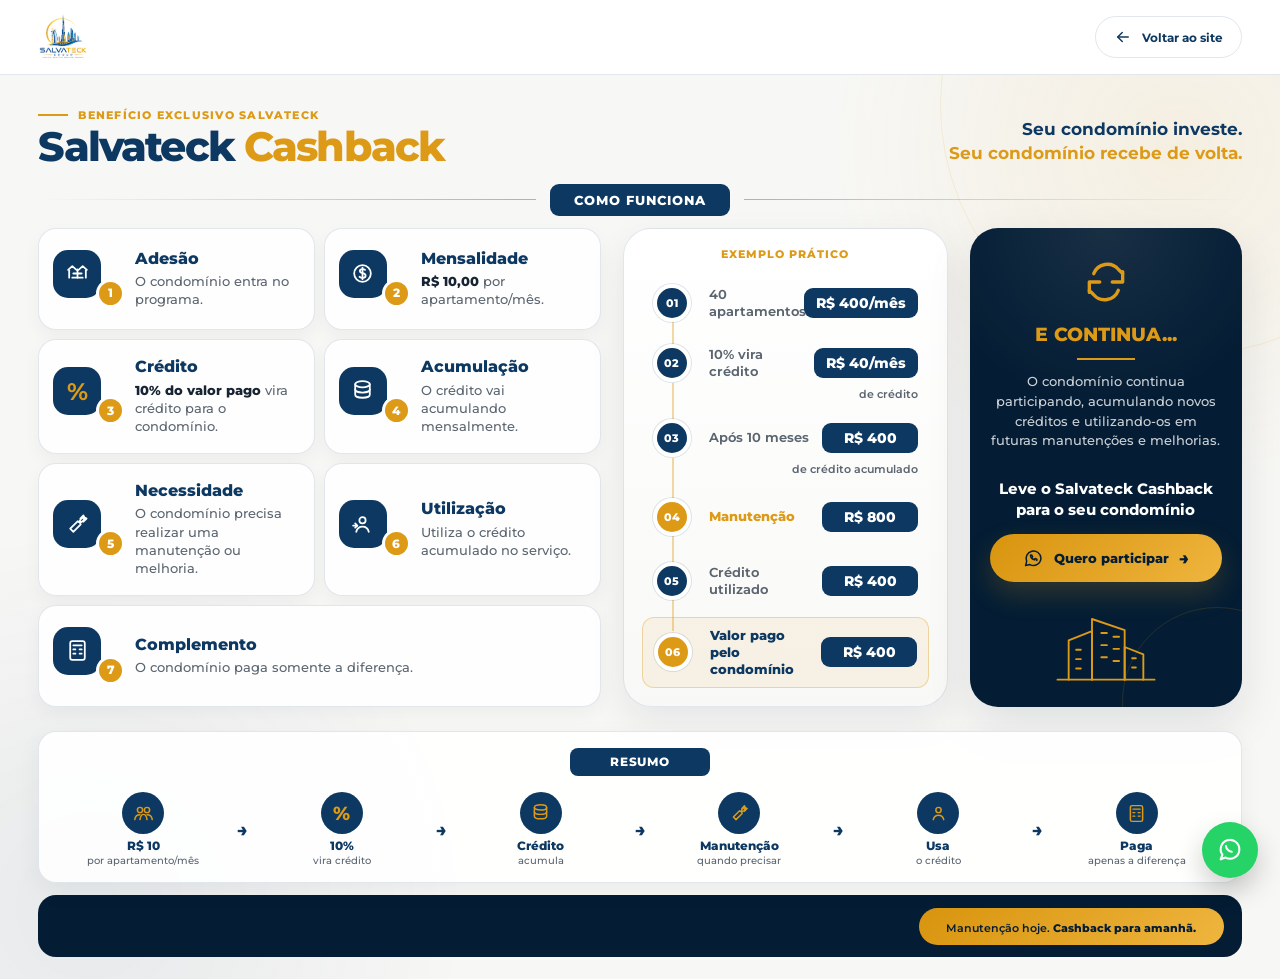
==== cashback.html @ d2922384 "feat: adiciona pagina Salvateck Cashback" ====
<!DOCTYPE html>
<html lang="pt-BR">

<head>
  <!-- Google tag (gtag.js) -->
  <script async src="https://www.googletagmanager.com/gtag/js?id=G-5KNRWK5TKQ"></script>

  <script>
    window.dataLayer = window.dataLayer || [];

    function gtag() {
      dataLayer.push(arguments);
    }

    gtag("js", new Date());
    gtag("config", "G-5KNRWK5TKQ");
  </script>

  <meta charset="UTF-8" />

  <meta name="viewport" content="width=device-width, initial-scale=1.0" />

  <meta name="description" content="Conheça o Salvateck Cashback, programa em que o condomínio acumula créditos para utilizar em futuras manutenções e melhorias." />

  <meta name="theme-color" content="#0D3861" />

  <title>
    Salvateck Cashback | Manutenção que gera benefícios
  </title>

  <link rel="preconnect" href="https://fonts.googleapis.com" />

  <link rel="preconnect" href="https://fonts.gstatic.com" crossorigin />

  <link href="https://fonts.googleapis.com/css2?family=Montserrat:wght@400;500;600;700;800&display=swap" rel="stylesheet" />

  <link rel="icon" type="image/png" href="assets/logo.salvateck.png" />

  <link rel="stylesheet" href="css/cashback.css" />
</head>

<body>

  <!-- =====================================================
       CABEÇALHO
  ====================================================== -->

  <header class="cashback-header">

    <div class="cashback-header__container">

      <a href="index.html" class="cashback-brand" aria-label="Voltar para a página inicial da Salvateck">

        <img src="assets/logo.salvateck.png" alt="Salvateck Group" />

      </a>

      <a href="index.html" class="cashback-back">

        <svg viewBox="0 0 24 24" aria-hidden="true">
          <path d="M19 12H5"></path>
          <path d="m11 18-6-6 6-6"></path>
        </svg>

        <span>
          Voltar ao site
        </span>

      </a>

    </div>

  </header>

  <!-- =====================================================
       SALVATECK CASHBACK
  ====================================================== -->

  <main class="cashback">

    <div class="cashback__container">

      <!-- =================================================
           INTRODUÇÃO
      ================================================== -->

      <header class="cashback-intro">

        <div class="cashback-intro__title">

          <span class="cashback-eyebrow">
            Benefício exclusivo Salvateck
          </span>

          <h1>
            Salvateck
            <span>
              Cashback
            </span>
          </h1>

        </div>

        <div class="cashback-intro__message">

          <strong>
            Seu condomínio investe.
          </strong>

          <span>
            Seu condomínio recebe de volta.
          </span>

        </div>

      </header>

      <div class="cashback-cta cashback-cta--mobile">

        <strong>
          Leve o Salvateck Cashback para o seu condomínio
        </strong>

        <a href="https://wa.me/554499343808?text=Olá%2C%20gostaria%20de%20saber%20mais%20sobre%20o%20Salvateck%20Cashback." class="cashback-cta__button" target="_blank" rel="noopener noreferrer" data-cashback-whatsapp>

          <svg viewBox="0 0 24 24" aria-hidden="true">
            <path d="M20.5 11.5a8.5 8.5 0 0 1-12.6 7.4L3 20l1.2-4.7A8.5 8.5 0 1 1 20.5 11.5Z"></path>
            <path d="M8.5 8.5c.5 3 2 4.5 5 5"></path>
            <path d="M8.7 8.3 10 8l1 2-1 1"></path>
            <path d="m13 13 1-1 2 1-.3 1.3"></path>
          </svg>

          <span>
            Quero participar
          </span>

          <span class="cashback-cta__arrow">
            →
          </span>

        </a>

      </div>

      <!-- =================================================
           COMO FUNCIONA
      ================================================== -->

      <section class="cashback-process" aria-labelledby="cashback-process-title">

        <div class="cashback-section-title">

          <span></span>

          <h2 id="cashback-process-title">
            Como funciona
          </h2>

          <span></span>

        </div>

        <div class="cashback-process__grid">

          <!-- =============================================
               TIMELINE
          ============================================== -->

          <div class="cashback-timeline">

            <!-- 01 -->

            <article class="cashback-step">

              <div class="cashback-step__rail">

                <span class="cashback-step__icon">

                  <svg viewBox="0 0 24 24" aria-hidden="true">
                    <path d="M8 12h8"></path>
                    <path d="M12 8v8"></path>
                    <path d="M3 8.5 7 5l4 3.5"></path>
                    <path d="M13 8.5 17 5l4 3.5"></path>
                    <path d="M4 9v7"></path>
                    <path d="M20 9v7"></path>
                    <path d="M7 16h10"></path>
                  </svg>

                </span>

                <span class="cashback-step__number">
                  1
                </span>

              </div>

              <div class="cashback-step__content">

                <h3>
                  Adesão
                </h3>

                <p>
                  O condomínio entra no programa.
                </p>

              </div>

            </article>

            <!-- 02 -->

            <article class="cashback-step">

              <div class="cashback-step__rail">

                <span class="cashback-step__icon">

                  <svg viewBox="0 0 24 24" aria-hidden="true">
                    <circle cx="12" cy="12" r="8"></circle>

                    <path d="M14.5 8.5c-.6-.5-1.4-.8-2.5-.8-1.5 0-2.5.8-2.5 1.9 0 1.2 1 1.7 2.7 2.1 1.7.4 2.8 1 2.8 2.3 0 1.3-1.2 2.2-2.8 2.2-1.2 0-2.3-.4-3.1-1.1"></path>

                    <path d="M12 6.4v11.2"></path>
                  </svg>

                </span>

                <span class="cashback-step__number">
                  2
                </span>

              </div>

              <div class="cashback-step__content">

                <h3>
                  Mensalidade
                </h3>

                <p>
                  <strong>
                    R$ 10,00
                  </strong>
                  por apartamento/mês.
                </p>

              </div>

            </article>

            <!-- 03 -->

            <article class="cashback-step">

              <div class="cashback-step__rail">

                <span class="cashback-step__icon cashback-step__icon--text">
                  %
                </span>

                <span class="cashback-step__number">
                  3
                </span>

              </div>

              <div class="cashback-step__content">

                <h3>
                  Crédito
                </h3>

                <p>
                  <strong>
                    10% do valor pago
                  </strong>
                  vira crédito para o condomínio.
                </p>

              </div>

            </article>

            <!-- 04 -->

            <article class="cashback-step">

              <div class="cashback-step__rail">

                <span class="cashback-step__icon">

                  <svg viewBox="0 0 24 24" aria-hidden="true">
                    <ellipse cx="12" cy="5" rx="7" ry="3"></ellipse>

                    <path d="M5 5v5c0 1.7 3.1 3 7 3s7-1.3 7-3V5"></path>

                    <path d="M5 10v5c0 1.7 3.1 3 7 3s7-1.3 7-3v-5"></path>
                  </svg>

                </span>

                <span class="cashback-step__number">
                  4
                </span>

              </div>

              <div class="cashback-step__content">

                <h3>
                  Acumulação
                </h3>

                <p>
                  O crédito vai acumulando mensalmente.
                </p>

              </div>

            </article>

            <!-- 05 -->

            <article class="cashback-step">

              <div class="cashback-step__rail">

                <span class="cashback-step__icon">

                  <svg viewBox="0 0 24 24" aria-hidden="true">
                    <path d="m14.7 6.3 3-3a4 4 0 0 1-5.6 5.6L5 16l3 3 7.1-7.1a4 4 0 0 1 5.6-5.6l-3 3"></path>
                  </svg>

                </span>

                <span class="cashback-step__number">
                  5
                </span>

              </div>

              <div class="cashback-step__content">

                <h3>
                  Necessidade
                </h3>

                <p>
                  O condomínio precisa realizar uma manutenção ou melhoria.
                </p>

              </div>

            </article>

            <!-- 06 -->

            <article class="cashback-step">

              <div class="cashback-step__rail">

                <span class="cashback-step__icon">

                  <svg viewBox="0 0 24 24" aria-hidden="true">
                    <circle cx="12" cy="8" r="3"></circle>

                    <path d="M6 19c.8-3.4 2.8-5 6-5s5.2 1.6 6 5"></path>

                    <path d="M3 13h4"></path>
                    <path d="m5 11 2 2-2 2"></path>
                  </svg>

                </span>

                <span class="cashback-step__number">
                  6
                </span>

              </div>

              <div class="cashback-step__content">

                <h3>
                  Utilização
                </h3>

                <p>
                  Utiliza o crédito acumulado no serviço.
                </p>

              </div>

            </article>

            <!-- 07 -->

            <article class="cashback-step cashback-step--last">

              <div class="cashback-step__rail">

                <span class="cashback-step__icon">

                  <svg viewBox="0 0 24 24" aria-hidden="true">
                    <rect x="5" y="3" width="14" height="18" rx="2"></rect>

                    <path d="M8 7h8"></path>
                    <path d="M8 11h2"></path>
                    <path d="M14 11h2"></path>
                    <path d="M8 15h2"></path>
                    <path d="M14 15h2"></path>
                  </svg>

                </span>

                <span class="cashback-step__number">
                  7
                </span>

              </div>

              <div class="cashback-step__content">

                <h3>
                  Complemento
                </h3>

                <p>
                  O condomínio paga somente a diferença.
                </p>

              </div>

            </article>

          </div>

          <!-- =============================================
               EXEMPLO PRÁTICO
          ============================================== -->

          <div class="cashback-example">

            <span class="cashback-example__eyebrow">
              Exemplo prático
            </span>

            <div class="cashback-example__list">

              <div class="cashback-example__item">

                <span>
                  40 apartamentos
                </span>

                <strong>
                  R$ 400/mês
                </strong>

              </div>

              <span class="cashback-example__arrow">
                ↓
              </span>

              <div class="cashback-example__item">

                <span>
                  10% vira crédito
                </span>

                <strong>
                  R$ 40/mês
                </strong>

                <small>
                  de crédito
                </small>

              </div>

              <span class="cashback-example__arrow">
                ↓
              </span>

              <div class="cashback-example__item">

                <span>
                  Após 10 meses
                </span>

                <strong>
                  R$ 400
                </strong>

                <small>
                  de crédito acumulado
                </small>

              </div>

              <span class="cashback-example__arrow">
                ↓
              </span>

              <div class="cashback-example__item cashback-example__item--service">

                <span>
                  Manutenção
                </span>

                <strong>
                  R$ 800
                </strong>

              </div>

              <span class="cashback-example__arrow">
                ↓
              </span>

              <div class="cashback-example__item">

                <span>
                  Crédito utilizado
                </span>

                <strong>
                  R$ 400
                </strong>

              </div>

              <span class="cashback-example__arrow">
                ↓
              </span>

              <div class="cashback-example__item cashback-example__item--result">

                <span>
                  Valor pago pelo condomínio
                </span>

                <strong>
                  R$ 400
                </strong>

              </div>

            </div>

          </div>

          <!-- =============================================
               CICLO
          ============================================== -->

          <aside class="cashback-cycle">

            <span class="cashback-cycle__icon">

              <svg viewBox="0 0 24 24" aria-hidden="true">
                <path d="M20 7v5h-5"></path>

                <path d="M4 17v-5h5"></path>

                <path d="M6.1 8A7 7 0 0 1 18 6l2 2"></path>

                <path d="M17.9 16A7 7 0 0 1 6 18l-2-2"></path>
              </svg>

            </span>

            <h3>
              E continua...
            </h3>

            <span class="cashback-cycle__divider"></span>

            <p>
              O condomínio continua participando, acumulando novos créditos e
              utilizando-os em futuras manutenções e melhorias.
            </p>

            <div class="cashback-cta cashback-cta--desktop">

              <strong>
                Leve o Salvateck Cashback para o seu condomínio
              </strong>

              <a href="https://wa.me/554499343808?text=Olá%2C%20gostaria%20de%20saber%20mais%20sobre%20o%20Salvateck%20Cashback." class="cashback-cta__button" target="_blank" rel="noopener noreferrer" data-cashback-whatsapp>

                <svg viewBox="0 0 24 24" aria-hidden="true">
                  <path d="M20.5 11.5a8.5 8.5 0 0 1-12.6 7.4L3 20l1.2-4.7A8.5 8.5 0 1 1 20.5 11.5Z"></path>
                  <path d="M8.5 8.5c.5 3 2 4.5 5 5"></path>
                  <path d="M8.7 8.3 10 8l1 2-1 1"></path>
                  <path d="m13 13 1-1 2 1-.3 1.3"></path>
                </svg>

                <span>
                  Quero participar
                </span>

                <span class="cashback-cta__arrow">
                  →
                </span>

              </a>

            </div>

            <span class="cashback-cycle__building">

              <svg viewBox="0 0 120 90" aria-hidden="true">
                <path d="M20 80V38l25-10v52"></path>
                <path d="M45 80V15l35 12v53"></path>
                <path d="M80 80V45l20 8v27"></path>
                <path d="M8 80h104"></path>

                <path d="M28 48h5M28 58h5M28 68h5"></path>

                <path d="M55 30h6M68 34h6M55 43h6M68 47h6M55 56h6M68 60h6"></path>

                <path d="M88 57h4M88 67h4"></path>
              </svg>

            </span>

          </aside>

        </div>

      </section>

      <!-- =================================================
           RESUMO
      ================================================== -->

      <section class="cashback-summary" aria-label="Resumo do programa Salvateck Cashback">

        <span class="cashback-summary__label">
          Resumo
        </span>

        <div class="cashback-summary__flow">

          <div class="cashback-summary__item">

            <span class="cashback-summary__icon">

              <svg viewBox="0 0 24 24" aria-hidden="true">
                <circle cx="8" cy="8" r="3"></circle>
                <circle cx="16" cy="8" r="3"></circle>

                <path d="M2 19c.5-3.5 2.4-5.5 6-5.5"></path>
                <path d="M22 19c-.5-3.5-2.4-5.5-6-5.5"></path>

                <path d="M8 19c.6-4.2 2-6 4-6s3.4 1.8 4 6"></path>
              </svg>

            </span>

            <strong>
              R$ 10
            </strong>

            <span>
              por apartamento/mês
            </span>

          </div>

          <span class="cashback-summary__arrow">
            →
          </span>

          <div class="cashback-summary__item">

            <span class="cashback-summary__icon cashback-summary__icon--text">
              %
            </span>

            <strong>
              10%
            </strong>

            <span>
              vira crédito
            </span>

          </div>

          <span class="cashback-summary__arrow">
            →
          </span>

          <div class="cashback-summary__item">

            <span class="cashback-summary__icon">

              <svg viewBox="0 0 24 24" aria-hidden="true">
                <ellipse cx="12" cy="5" rx="7" ry="3"></ellipse>

                <path d="M5 5v5c0 1.7 3.1 3 7 3s7-1.3 7-3V5"></path>

                <path d="M5 10v5c0 1.7 3.1 3 7 3s7-1.3 7-3v-5"></path>
              </svg>

            </span>

            <strong>
              Crédito
            </strong>

            <span>
              acumula
            </span>

          </div>

          <span class="cashback-summary__arrow">
            →
          </span>

          <div class="cashback-summary__item">

            <span class="cashback-summary__icon">

              <svg viewBox="0 0 24 24" aria-hidden="true">
                <path d="m14.7 6.3 3-3a4 4 0 0 1-5.6 5.6L5 16l3 3 7.1-7.1a4 4 0 0 1 5.6-5.6l-3 3"></path>
              </svg>

            </span>

            <strong>
              Manutenção
            </strong>

            <span>
              quando precisar
            </span>

          </div>

          <span class="cashback-summary__arrow">
            →
          </span>

          <div class="cashback-summary__item">

            <span class="cashback-summary__icon">

              <svg viewBox="0 0 24 24" aria-hidden="true">
                <circle cx="12" cy="8" r="3"></circle>
                <path d="M6 19c.8-3.4 2.8-5 6-5s5.2 1.6 6 5"></path>
              </svg>

            </span>

            <strong>
              Usa
            </strong>

            <span>
              o crédito
            </span>

          </div>

          <span class="cashback-summary__arrow">
            →
          </span>

          <div class="cashback-summary__item">

            <span class="cashback-summary__icon">

              <svg viewBox="0 0 24 24" aria-hidden="true">
                <rect x="5" y="3" width="14" height="18" rx="2"></rect>

                <path d="M8 7h8"></path>
                <path d="M8 11h2M14 11h2M8 15h2M14 15h2"></path>
              </svg>

            </span>

            <strong>
              Paga
            </strong>

            <span>
              apenas a diferença
            </span>

          </div>

        </div>

      </section>

      <!-- =================================================
           BENEFÍCIOS
      ================================================== -->

      <footer class="cashback-footer">

        <div class="cashback-benefits">

          <div class="cashback-benefit">

            <span class="cashback-benefit__icon">

              <svg viewBox="0 0 24 24" aria-hidden="true">
                <path d="M12 3 4 7v5c0 5 3.4 8.5 8 9 4.6-.5 8-4 8-9V7l-8-4Z"></path>
                <path d="m9 12 2 2 4-5"></path>
              </svg>

            </span>

            <div>

              <strong>
                Transparência
              </strong>

              <span>
                Mais economia e planejamento.
              </span>

            </div>

          </div>

          <div class="cashback-benefit">

            <span class="cashback-benefit__icon">

              <svg viewBox="0 0 24 24" aria-hidden="true">
                <circle cx="12" cy="9" r="5"></circle>

                <path d="m9 14-2 7 5-3 5 3-2-7"></path>

                <path d="m10 9 1.3 1.3L14 7.5"></path>
              </svg>

            </span>

            <div>

              <strong>
                Qualidade
              </strong>

              <span>
                Manutenções e melhorias com a garantia Salvateck.
              </span>

            </div>

          </div>

          <div class="cashback-benefit">

            <span class="cashback-benefit__icon">

              <svg viewBox="0 0 24 24" aria-hidden="true">
                <path d="M8 12h8"></path>
                <path d="m4 9 4 3-4 3"></path>
                <path d="m20 9-4 3 4 3"></path>
              </svg>

            </span>

            <div>

              <strong>
                Parceria
              </strong>

              <span>
                Juntos, construímos valor para o condomínio.
              </span>

            </div>

          </div>

        </div>

        <div class="cashback-footer__tagline">

          <span>
            Manutenção hoje.
          </span>

          <strong>
            Cashback para amanhã.
          </strong>

        </div>

      </footer>

    </div>

  </main>

  <!-- =====================================================
       WHATSAPP FLUTUANTE
  ====================================================== -->

  <a href="https://wa.me/554499343808?text=Olá%2C%20gostaria%20de%20saber%20mais%20sobre%20o%20Salvateck%20Cashback." class="cashback-whatsapp-float" target="_blank" rel="noopener noreferrer" aria-label="Falar sobre o Salvateck Cashback pelo WhatsApp" data-cashback-whatsapp>

    <svg viewBox="0 0 24 24" aria-hidden="true">
      <path d="M20 11.5a8 8 0 0 1-11.8 7L4 20l1.5-4A8 8 0 1 1 20 11.5Z"></path>
      <path d="M8.5 8.5c.5 3 2 4.5 5 5"></path>
    </svg>

  </a>

  <script src="js/cashback.js"></script>

</body>

</html>
---- css/cashback.css ----
/* =========================================================
   SALVATECK CASHBACK
   Página Institucional
========================================================= */

/* =========================================================
   VARIÁVEIS
========================================================= */

:root {
  --color-primary: #0d3861;
  --color-primary-dark: #082a49;
  --color-primary-deep: #041d34;

  --color-accent: #dd9a17;
  --color-accent-light: #f2bd50;

  --color-background: #f7f7f5;
  --color-surface: #ffffff;
  --color-surface-soft: #f3f4f3;

  --color-text: #172433;
  --color-text-soft: #5b6570;
  --color-border: rgba(13, 56, 97, 0.12);

  --page-width: 1520px;
  --page-padding: clamp(22px, 3vw, 52px);

  --radius-small: 12px;
  --radius-medium: 18px;
  --radius-large: 28px;

  --shadow-soft: 0 14px 36px rgba(4, 29, 52, 0.08);

  --shadow-card: 0 18px 45px rgba(4, 29, 52, 0.1);
}

/* =========================================================
   RESET
========================================================= */

*,
*::before,
*::after {
  box-sizing: border-box;
}

html {
  scroll-behavior: smooth;
}

body {
  margin: 0;

  min-width: 320px;

  overflow-x: hidden;

  font-family: "Montserrat", Arial, sans-serif;

  color: var(--color-text);
  background: var(--color-background);

  -webkit-font-smoothing: antialiased;
  text-rendering: optimizeLegibility;
}

img {
  display: block;

  max-width: 100%;
}

a {
  color: inherit;

  text-decoration: none;
}

button,
input,
textarea,
select {
  font: inherit;
}

svg {
  display: block;
}

/* =========================================================
   CABEÇALHO
========================================================= */

.cashback-header {
  position: relative;
  z-index: 20;

  width: 100%;

  background: rgba(255, 255, 255, 0.96);

  border-bottom: 1px solid var(--color-border);

  backdrop-filter: blur(14px);
}

.cashback-header__container {
  width: min(calc(100% - (var(--page-padding) * 2)), var(--page-width));

  min-height: 68px;

  margin: 0 auto;

  display: flex;
  align-items: center;
  justify-content: space-between;
  gap: 28px;
}

.cashback-brand {
  display: inline-flex;
  align-items: center;

  flex: 0 0 auto;
}

.cashback-brand img {
  width: auto;
  height: 46px;

  object-fit: contain;
}

.cashback-back {
  display: inline-flex;
  align-items: center;
  justify-content: center;
  gap: 10px;

  min-height: 42px;

  padding: 0 18px;

  font-size: 0.78rem;
  font-weight: 700;

  color: var(--color-primary);

  border: 1px solid var(--color-border);
  border-radius: 999px;

  transition:
    background-color 180ms ease,
    border-color 180ms ease,
    transform 180ms ease;
}

.cashback-back svg {
  width: 18px;
  height: 18px;

  fill: none;
  stroke: currentColor;
  stroke-width: 1.9;
  stroke-linecap: round;
  stroke-linejoin: round;
}

.cashback-back:hover {
  background: rgba(13, 56, 97, 0.05);
  border-color: rgba(13, 56, 97, 0.22);

  transform: translateY(-1px);
}

/* =========================================================
   PÁGINA
========================================================= */

.cashback {
  position: relative;

  min-height: calc(100dvh - 68px);

  overflow: hidden;

  background:
    radial-gradient(
      circle at 92% 8%,
      rgba(221, 154, 23, 0.09),
      transparent 24%
    ),
    radial-gradient(circle at 7% 92%, rgba(13, 56, 97, 0.07), transparent 26%),
    var(--color-background);
}

.cashback::before {
  content: "";

  position: absolute;
  top: -220px;
  right: -160px;

  width: 500px;
  height: 500px;

  border: 1px solid rgba(221, 154, 23, 0.12);
  border-radius: 50%;

  pointer-events: none;
}

.cashback__container {
  position: relative;
  z-index: 1;

  width: min(calc(100% - (var(--page-padding) * 2)), var(--page-width));

  min-height: calc(100dvh - 68px);

  margin: 0 auto;

  display: flex;
  flex-direction: column;

  padding: 22px 0 18px;
}

/* =========================================================
   INTRO
========================================================= */

.cashback-intro {
  display: grid;
  grid-template-columns: minmax(0, 1fr) auto;
  align-items: end;
  gap: 48px;

  margin-bottom: 14px;
}

.cashback-intro__title {
  min-width: 0;
}

.cashback-eyebrow {
  display: inline-flex;
  align-items: center;
  gap: 10px;

  margin-bottom: 5px;

  font-size: 0.7rem;
  font-weight: 800;
  letter-spacing: 0.11em;
  text-transform: uppercase;

  color: var(--color-accent);
}

.cashback-eyebrow::before {
  content: "";

  width: 30px;
  height: 2px;

  background: var(--color-accent);
}

.cashback-intro h1 {
  margin: 0;

  font-size: clamp(2rem, 3vw, 3.2rem);
  font-weight: 800;
  line-height: 0.95;
  letter-spacing: -0.045em;

  color: var(--color-primary);
}

.cashback-intro h1 span {
  color: var(--color-accent);
}

.cashback-intro__message {
  display: flex;
  flex-direction: column;
  align-items: flex-end;

  padding-bottom: 2px;

  text-align: right;
}

.cashback-intro__message strong,
.cashback-intro__message span {
  display: block;

  font-size: clamp(1rem, 1.35vw, 1.3rem);
  line-height: 1.35;
}

.cashback-intro__message strong {
  font-weight: 700;

  color: var(--color-primary);
}

.cashback-intro__message span {
  font-weight: 700;

  color: var(--color-accent);
}

/* =========================================================
   CTA CASHBACK
========================================================= */

.cashback-cta {
  display: flex;
  flex-direction: column;
  align-items: center;
  gap: 14px;

  text-align: center;
}

.cashback-cta > strong {
  max-width: 330px;

  font-size: 0.92rem;
  font-weight: 750;
  line-height: 1.4;
}

.cashback-cta__button {
  min-height: 48px;

  display: inline-flex;
  align-items: center;
  justify-content: center;
  gap: 10px;

  padding: 0 20px;

  font-size: 0.82rem;
  font-weight: 800;

  color: var(--color-primary-deep);
  background: linear-gradient(135deg, #d8940e, #efb53e);

  border-radius: 999px;

  box-shadow: 0 12px 28px rgba(221, 154, 23, 0.2);

  transition:
    transform 180ms ease,
    box-shadow 180ms ease;
}

.cashback-cta__button:hover {
  transform: translateY(-2px);

  box-shadow: 0 16px 32px rgba(221, 154, 23, 0.28);
}

.cashback-cta__button svg {
  width: 21px;
  height: 21px;

  fill: none;
  stroke: currentColor;
  stroke-width: 1.7;
  stroke-linecap: round;
  stroke-linejoin: round;
}

.cashback-cta__arrow {
  font-size: 1.05rem;
  line-height: 1;
}

.cashback-cta--mobile {
  display: none;
}

.cashback-cycle .cashback-cta {
  width: 100%;

  margin-top: 28px;
}

.cashback-cycle .cashback-cta > strong {
  color: #ffffff;
}

.cashback-cycle .cashback-cta__button {
  width: min(100%, 240px);
}

/* =========================================================
   TÍTULO DE SEÇÃO
========================================================= */

.cashback-section-title {
  display: grid;
  grid-template-columns: 1fr auto 1fr;
  align-items: center;
  gap: 14px;

  margin-bottom: 12px;
}

.cashback-section-title span {
  height: 1px;

  background: linear-gradient(90deg, transparent, rgba(221, 154, 23, 0.8));
}

.cashback-section-title span:last-child {
  background: linear-gradient(90deg, rgba(221, 154, 23, 0.8), transparent);
}

.cashback-section-title h2 {
  margin: 0;

  padding: 8px 24px;

  font-size: 0.82rem;
  font-weight: 800;
  letter-spacing: 0.08em;
  text-transform: uppercase;

  color: #ffffff;
  background: var(--color-primary);

  border-radius: 9px;
}

/* =========================================================
   PROCESSO
========================================================= */

.cashback-process {
  flex: 1 1 auto;

  min-height: 0;
}

.cashback-process__grid {
  min-height: 0;

  display: grid;
  grid-template-columns:
    minmax(0, 1.45fr)
    minmax(270px, 0.84fr)
    minmax(245px, 0.7fr);

  gap: 18px;
}

/* =========================================================
   TIMELINE
========================================================= */

.cashback-timeline {
  position: relative;

  min-width: 0;

  display: grid;
  grid-template-columns: repeat(2, minmax(0, 1fr));
  gap: 9px;
}

.cashback-step {
  position: relative;

  min-width: 0;

  display: grid;
  grid-template-columns: 72px minmax(0, 1fr);
  align-items: center;
  gap: 10px;

  min-height: 82px;

  padding: 10px 12px;

  background: rgba(255, 255, 255, 0.88);

  border: 1px solid var(--color-border);
  border-radius: var(--radius-medium);

  box-shadow: 0 7px 18px rgba(4, 29, 52, 0.045);

  transition:
    transform 180ms ease,
    box-shadow 180ms ease,
    border-color 180ms ease;
}

.cashback-step:hover {
  transform: translateY(-2px);

  border-color: rgba(221, 154, 23, 0.32);

  box-shadow: var(--shadow-soft);
}

.cashback-step__rail {
  position: relative;

  width: 72px;
  height: 58px;
}

.cashback-step__icon {
  position: absolute;
  top: 0;
  left: 0;

  width: 48px;
  height: 48px;

  display: grid;
  place-items: center;

  color: #ffffff;
  background: var(--color-primary);

  border-radius: 15px;
}

.cashback-step__icon svg {
  width: 25px;
  height: 25px;

  fill: none;
  stroke: currentColor;
  stroke-width: 1.7;
  stroke-linecap: round;
  stroke-linejoin: round;
}

.cashback-step__icon--text {
  font-size: 1.5rem;
  font-weight: 700;

  color: var(--color-accent);
}

.cashback-step__number {
  position: absolute;
  right: 0;
  bottom: 0;

  width: 29px;
  height: 29px;

  display: grid;
  place-items: center;

  font-size: 0.72rem;
  font-weight: 800;

  color: #ffffff;
  background: var(--color-accent);

  border: 3px solid #ffffff;
  border-radius: 50%;
}

.cashback-step__content {
  min-width: 0;
}

.cashback-step__content h3 {
  margin: 0 0 4px;

  font-size: 0.94rem;
  font-weight: 800;
  line-height: 1.15;

  color: var(--color-primary);
}

.cashback-step__content p {
  margin: 0;

  font-size: 0.78rem;
  font-weight: 500;
  line-height: 1.38;

  color: var(--color-text-soft);
}

.cashback-step__content p strong {
  font-weight: 800;

  color: var(--color-text);
}

.cashback-step--last {
  grid-column: 1 / -1;
}

.cashback-step--last .cashback-step__content {
  max-width: 420px;
}

/* =========================================================
   EXEMPLO PRÁTICO
========================================================= */

.cashback-example {
  min-width: 0;

  padding: 16px;

  background: linear-gradient(
    180deg,
    rgba(255, 255, 255, 0.98),
    rgba(248, 248, 246, 0.98)
  );

  border: 1px solid var(--color-border);
  border-radius: var(--radius-large);

  box-shadow: var(--shadow-soft);
}

.cashback-example__eyebrow {
  display: block;

  margin-bottom: 10px;

  font-size: 0.7rem;
  font-weight: 800;
  letter-spacing: 0.09em;
  text-transform: uppercase;
  text-align: center;

  color: var(--color-accent);
}
.cashback-example__list {
  width: 100%;
  min-width: 0;

  display: flex;
  flex-direction: column;

  counter-reset: cashback-example;
}

.cashback-example__item {
  position: relative;

  width: 100%;
  min-width: 0;

  display: grid;
  grid-template-columns: 44px minmax(0, 1fr) auto;
  align-items: center;
  gap: 12px;

  min-height: 64px;

  padding: 10px 12px;

  background: transparent;

  border: 0;
  border-radius: 0;

  box-shadow: none;

  counter-increment: cashback-example;
}

.cashback-example__item::before {
  content: counter(cashback-example, decimal-leading-zero);

  position: relative;
  z-index: 2;

  width: 38px;
  height: 38px;

  display: grid;
  place-items: center;

  font-size: 0.68rem;
  font-weight: 800;

  color: #ffffff;
  background: var(--color-primary);

  border: 4px solid #ffffff;
  border-radius: 50%;

  box-shadow: 0 0 0 1px rgba(13, 56, 97, 0.12);
}

.cashback-example__item::after {
  content: "";

  position: absolute;
  z-index: 0;

  left: 30px;
  top: 48px;
  bottom: -18px;

  width: 2px;

  background: rgba(221, 154, 23, 0.38);
}

.cashback-example__item:last-of-type::after {
  display: none;
}

.cashback-example__item span {
  min-width: 0;

  font-size: 0.82rem;
  font-weight: 650;
  line-height: 1.3;

  color: var(--color-text-soft);
}

.cashback-example__item strong {
  min-width: 96px;

  padding: 7px 12px;

  font-size: 0.86rem;
  font-weight: 800;
  text-align: center;
  white-space: nowrap;

  color: #ffffff;
  background: var(--color-primary);

  border-radius: 9px;
}

.cashback-example__item small {
  grid-column: 2 / -1;

  margin-top: -7px;

  font-size: 0.68rem;
  font-weight: 600;
  text-align: right;

  color: var(--color-text-soft);
}

.cashback-example__item--service span {
  font-weight: 800;

  color: var(--color-accent);
}

.cashback-example__item--service::before {
  background: var(--color-accent);
}

.cashback-example__item--result {
  margin-top: 4px;

  background: rgba(221, 154, 23, 0.08);

  border: 1px solid rgba(221, 154, 23, 0.34);
  border-radius: 12px;
}

.cashback-example__item--result span {
  font-weight: 800;

  color: var(--color-primary);
}

.cashback-example__item--result::before {
  background: var(--color-accent);
}

.cashback-example__arrow {
  display: none;
}
/* =========================================================
   CICLO
========================================================= */

.cashback-cycle {
  position: relative;

  min-width: 0;

  display: flex;
  flex-direction: column;
  align-items: center;

  padding: 22px 18px 16px;

  text-align: center;

  color: #ffffff;
  background:
    radial-gradient(
      circle at 50% 0%,
      rgba(255, 255, 255, 0.08),
      transparent 36%
    ),
    var(--color-primary-deep);

  border-radius: var(--radius-large);

  box-shadow: var(--shadow-card);

  overflow: hidden;
}

.cashback-cycle::before {
  content: "";

  position: absolute;
  right: -70px;
  bottom: -90px;

  width: 190px;
  height: 190px;

  border: 1px solid rgba(221, 154, 23, 0.14);
  border-radius: 50%;
}

.cashback-cycle__icon {
  width: 56px;
  height: 56px;

  display: grid;
  place-items: center;

  margin-bottom: 12px;

  color: var(--color-accent);
}

.cashback-cycle__icon svg {
  width: 50px;
  height: 50px;

  fill: none;
  stroke: currentColor;
  stroke-width: 1.6;
  stroke-linecap: round;
  stroke-linejoin: round;
}

.cashback-cycle h3 {
  margin: 0;

  font-size: 1.2rem;
  font-weight: 800;
  text-transform: uppercase;

  color: var(--color-accent);
}

.cashback-cycle__divider {
  width: 58px;
  height: 2px;

  margin: 12px 0;

  background: var(--color-accent);
}

.cashback-cycle p {
  margin: 0;

  max-width: 240px;

  font-size: 0.77rem;
  font-weight: 500;
  line-height: 1.55;

  color: rgba(255, 255, 255, 0.8);
}

.cashback-cycle__building {
  position: relative;
  z-index: 1;

  width: 112px;

  margin-top: auto;
  padding-top: 12px;

  color: var(--color-accent);
}

.cashback-cycle__building svg {
  width: 100%;
  height: auto;

  fill: none;
  stroke: currentColor;
  stroke-width: 2;
  stroke-linecap: round;
  stroke-linejoin: round;
}

/* =========================================================
   RESUMO
========================================================= */

.cashback-summary {
  position: relative;

  margin-top: 24px;
  padding: 16px 18px 14px;

  background: rgba(255, 255, 255, 0.9);

  border: 1px solid var(--color-border);
  border-radius: var(--radius-medium);

  box-shadow: 0 8px 24px rgba(4, 29, 52, 0.05);
}

.cashback-summary__label {
  width: fit-content;
  min-width: 140px;

  display: block;

  margin: 0 auto 16px;
  padding: 7px 18px;

  font-size: 0.72rem;
  font-weight: 800;
  letter-spacing: 0.08em;
  text-align: center;
  text-transform: uppercase;

  color: #ffffff;
  background: var(--color-primary);

  border-radius: 8px;
}

.cashback-summary__flow {
  display: grid;
  grid-template-columns:
    minmax(90px, 1fr)
    auto
    minmax(90px, 1fr)
    auto
    minmax(90px, 1fr)
    auto
    minmax(90px, 1fr)
    auto
    minmax(90px, 1fr)
    auto
    minmax(90px, 1fr);

  align-items: center;
  gap: 8px;
}

.cashback-summary__item {
  min-width: 0;

  display: flex;
  flex-direction: column;
  align-items: center;

  text-align: center;
}

.cashback-summary__icon {
  width: 42px;
  height: 42px;

  display: grid;
  place-items: center;

  margin-bottom: 5px;

  color: var(--color-accent);
  background: var(--color-primary);

  border-radius: 50%;
}

.cashback-summary__icon svg {
  width: 21px;
  height: 21px;

  fill: none;
  stroke: currentColor;
  stroke-width: 1.7;
  stroke-linecap: round;
  stroke-linejoin: round;
}

.cashback-summary__icon--text {
  font-size: 1.2rem;
  font-weight: 800;
}

.cashback-summary__item strong {
  margin-bottom: 2px;

  font-size: 0.72rem;
  font-weight: 800;

  color: var(--color-primary);
}

.cashback-summary__item > span:last-child {
  font-size: 0.64rem;
  font-weight: 500;
  line-height: 1.25;

  color: var(--color-text-soft);
}

.cashback-summary__arrow {
  font-size: 1.1rem;
  font-weight: 800;

  color: var(--color-primary);
}

/* =========================================================
   RODAPÉ / BENEFÍCIOS
========================================================= */

.cashback-footer {
  display: grid;
  grid-template-columns: minmax(0, 1fr) auto;
  align-items: center;
  gap: 28px;

  margin-top: 12px;
  padding: 11px 18px;

  color: #ffffff;
  background: var(--color-primary-deep);

  border-radius: var(--radius-medium);
}

.cashback-benefits {
  min-width: 0;

  display: grid;
  grid-template-columns: repeat(3, minmax(0, 1fr));
}

.cashback-benefit {
  min-width: 0;

  display: grid;
  grid-template-columns: 40px minmax(0, 1fr);
  align-items: center;
  gap: 10px;

  padding-right: 16px;
}

.cashback-benefit + .cashback-benefit {
  padding-left: 16px;

  border-left: 1px solid rgba(255, 255, 255, 0.14);
}

.cashback-benefit__icon {
  width: 36px;
  height: 36px;

  display: grid;
  place-items: center;

  color: var(--color-accent);
}

.cashback-benefit__icon svg {
  width: 30px;
  height: 30px;

  fill: none;
  stroke: currentColor;
  stroke-width: 1.7;
  stroke-linecap: round;
  stroke-linejoin: round;
}

.cashback-benefit strong {
  display: block;

  margin-bottom: 2px;

  font-size: 0.68rem;
  font-weight: 800;
  text-transform: uppercase;

  color: #ffffff;
}

.cashback-benefit div span {
  display: block;

  font-size: 0.59rem;
  font-weight: 500;
  line-height: 1.3;

  color: rgba(255, 255, 255, 0.7);
}

.cashback-footer__tagline {
  min-width: 305px;

  padding: 9px 18px;

  text-align: center;
  white-space: nowrap;

  background: linear-gradient(135deg, #d8940e, #efb53e);

  border-radius: 999px;
}

.cashback-footer__tagline span,
.cashback-footer__tagline strong {
  font-size: 0.68rem;
  line-height: 1.2;

  color: var(--color-primary-deep);
}

.cashback-footer__tagline span {
  font-weight: 600;
}

.cashback-footer__tagline strong {
  font-weight: 800;
}

/* =========================================================
   DESKTOP COM ALTURA CONFORTÁVEL
========================================================= */

@media (min-width: 1180px) and (min-height: 850px) {
  .cashback-header__container {
    min-height: 74px;
  }

  .cashback-brand img {
    height: 50px;
  }

  .cashback {
    min-height: calc(100dvh - 74px);
  }

  .cashback__container {
    min-height: calc(100dvh - 74px);

    padding-top: 26px;
    padding-bottom: 22px;
  }

  .cashback-intro {
    margin-bottom: 18px;
  }

  .cashback-intro h1 {
    font-size: clamp(2.4rem, 3.2vw, 3.5rem);
  }

  .cashback-process__grid {
    gap: 22px;
  }

  .cashback-step {
    min-height: 90px;

    padding: 12px 14px;
  }

  .cashback-step__content h3 {
    font-size: 1rem;
  }

  .cashback-step__content p {
    font-size: 0.82rem;
  }

  .cashback-example {
    padding: 18px;
  }

  .cashback-example__item {
    padding: 9px 11px;
  }

  .cashback-cycle {
    padding: 26px 20px 18px;
  }

  .cashback-cycle p {
    font-size: 0.8rem;
  }
}

/* =========================================================
   NOTEBOOKS COM MENOR ALTURA
========================================================= */

@media (min-width: 1100px) and (max-height: 820px) {
  .cashback {
    overflow: visible;
  }

  .cashback__container {
    min-height: auto;

    padding-top: 16px;
    padding-bottom: 16px;
  }

  .cashback-intro {
    margin-bottom: 10px;
  }

  .cashback-intro h1 {
    font-size: 2rem;
  }

  .cashback-section-title {
    margin-bottom: 9px;
  }

  .cashback-process__grid {
    gap: 14px;
  }

  .cashback-step {
    min-height: 74px;

    padding: 8px 10px;
  }

  .cashback-step__rail {
    width: 66px;
    height: 52px;
  }

  .cashback-step__icon {
    width: 44px;
    height: 44px;
  }

  .cashback-step__icon svg {
    width: 22px;
    height: 22px;
  }

  .cashback-step__content h3 {
    font-size: 0.88rem;
  }

  .cashback-step__content p {
    font-size: 0.73rem;
  }

  .cashback-example {
    padding: 12px;
  }

  .cashback-example__item {
    padding: 6px 9px;
  }

  .cashback-example__arrow {
    height: 10px;
  }

  .cashback-cycle {
    padding: 16px 14px 12px;
  }

  .cashback-cycle__icon {
    height: 46px;

    margin-bottom: 7px;
  }

  .cashback-cycle__icon svg {
    width: 42px;
    height: 42px;
  }

  .cashback-cycle h3 {
    font-size: 1rem;
  }

  .cashback-cycle__divider {
    margin: 8px 0;
  }

  .cashback-cycle p {
    font-size: 0.7rem;
  }

  .cashback-cycle__building {
    width: 88px;
  }

  .cashback-summary {
    margin-top: 11px;
    padding-top: 16px;
    padding-bottom: 8px;
  }

  .cashback-summary__icon {
    width: 36px;
    height: 36px;
  }

  .cashback-summary__icon svg {
    width: 18px;
    height: 18px;
  }

  .cashback-footer {
    margin-top: 9px;
    padding: 8px 14px;
  }
}

/* =========================================================
   TABLET / DESKTOP MENOR
========================================================= */

@media (max-width: 1099px) {
  .cashback {
    overflow-x: hidden;
  }

  .cashback__container {
    min-height: auto;

    padding: 30px 0 34px;
  }

  .cashback-process__grid {
    grid-template-columns: minmax(0, 1fr) minmax(250px, 0.72fr);
  }

  .cashback-cycle {
    grid-column: 1 / -1;

    min-height: 260px;
  }

  .cashback-cycle__building {
    width: 125px;
  }

  .cashback-summary__flow {
    grid-template-columns: repeat(6, minmax(0, 1fr));

    gap: 12px;
  }

  .cashback-summary__arrow {
    display: none;
  }

  .cashback-footer {
    grid-template-columns: 1fr;

    gap: 16px;
  }

  .cashback-footer__tagline {
    min-width: 0;
    width: 100%;
  }
}

/* =========================================================
   TABLET
========================================================= */

@media (max-width: 820px) {
  .cashback-header__container {
    min-height: 64px;
  }

  .cashback-brand img {
    height: 42px;
  }

  .cashback-back {
    min-height: 38px;

    padding: 0 14px;
  }

  .cashback-intro {
    grid-template-columns: 1fr;
    align-items: start;
    gap: 14px;
  }

  .cashback-intro__message {
    align-items: flex-start;

    text-align: left;
  }

  .cashback-process__grid {
    grid-template-columns: 1fr;
  }

  .cashback-cycle {
    grid-column: auto;
  }

  .cashback-summary__flow {
    grid-template-columns: repeat(3, minmax(0, 1fr));

    row-gap: 20px;
  }

  .cashback-benefits {
    grid-template-columns: 1fr;
    gap: 14px;
  }

  .cashback-benefit {
    padding-right: 0;
  }

  .cashback-benefit + .cashback-benefit {
    padding-top: 14px;
    padding-left: 0;

    border-top: 1px solid rgba(255, 255, 255, 0.14);
    border-left: 0;
  }
}

/* =========================================================
   MOBILE
========================================================= */

@media (max-width: 620px) {
  :root {
    --page-padding: 16px;
  }

  .cashback-header__container {
    min-height: 60px;
  }

  .cashback-brand img {
    height: 38px;
  }

  .cashback-back {
    gap: 6px;

    min-height: 36px;

    padding: 0 12px;

    font-size: 0.7rem;
  }

  .cashback-back svg {
    width: 16px;
    height: 16px;
  }

  .cashback__container {
    padding-top: 26px;
  }

  .cashback-eyebrow {
    font-size: 0.66rem;
  }

  .cashback-intro h1 {
    font-size: clamp(2.25rem, 12vw, 3.2rem);
  }

  .cashback-intro__message strong,
  .cashback-intro__message span {
    font-size: 1rem;
  }

  .cashback-cta--desktop {
    display: none;
  }

  .cashback-cta--mobile {
    width: 100%;

    display: flex;

    margin: 22px 0 28px;
  }

  .cashback-cta--mobile > strong {
    max-width: 310px;

    font-size: 0.94rem;
  }

  .cashback-cta--mobile .cashback-cta__button {
    width: min(100%, 290px);

    min-height: 52px;

    font-size: 0.88rem;
  }

  .cashback-section-title {
    margin-top: 4px;
    margin-bottom: 16px;
  }

  .cashback-section-title h2 {
    padding: 8px 18px;

    font-size: 0.76rem;
  }

  .cashback-timeline {
    grid-template-columns: 1fr;

    gap: 10px;
  }

  .cashback-step--last {
    grid-column: auto;
  }

  .cashback-step {
    min-height: 92px;

    grid-template-columns: 76px minmax(0, 1fr);

    padding: 12px;
  }

  .cashback-step__rail {
    width: 70px;
    height: 62px;
  }

  .cashback-step__icon {
    width: 52px;
    height: 52px;

    border-radius: 16px;
  }

  .cashback-step__icon svg {
    width: 27px;
    height: 27px;
  }

  .cashback-step__number {
    width: 31px;
    height: 31px;

    font-size: 0.76rem;
  }

  .cashback-step__content h3 {
    font-size: 1rem;
  }

  .cashback-step__content p {
    font-size: 0.82rem;
    line-height: 1.45;
  }

  .cashback-example {
    width: 100%;
    max-width: 100%;
    min-width: 0;

    padding: 20px 14px;

    overflow: hidden;
  }

  .cashback-example__eyebrow {
    margin-bottom: 18px;

    font-size: 0.78rem;
  }

  .cashback-example__list {
    width: 100%;
    max-width: 100%;
    min-width: 0;
  }

  .cashback-example__item {
    width: 100%;
    max-width: 100%;
    min-width: 0;

    grid-template-columns: 44px minmax(0, 1fr);
    gap: 6px 12px;

    min-height: 82px;

    padding: 12px 8px;
  }

  .cashback-example__item::after {
    left: 26px;
    top: 52px;
    bottom: -26px;
  }

  .cashback-example__item span {
    font-size: 0.88rem;
    line-height: 1.35;
  }

  .cashback-example__item strong {
    grid-column: 2;

    width: fit-content;
    min-width: 110px;

    padding: 8px 14px;

    font-size: 0.92rem;
  }

  .cashback-example__item small {
    grid-column: 2;

    margin-top: -2px;

    font-size: 0.74rem;
    text-align: left;
  }

  .cashback-example__item--result {
    padding: 14px 10px;
  }

  .cashback-cycle {
    min-height: 330px;

    padding: 26px 22px 20px;
  }

  .cashback-cycle__icon {
    width: 64px;
    height: 64px;
  }

  .cashback-cycle__icon svg {
    width: 58px;
    height: 58px;
  }

  .cashback-cycle h3 {
    font-size: 1.3rem;
  }

  .cashback-cycle p {
    max-width: 300px;

    font-size: 0.86rem;
    line-height: 1.6;
  }

  .cashback-cycle__building {
    width: 130px;
  }

  .cashback-summary {
    margin-top: 24px;
    padding: 26px 12px 16px;
  }

  .cashback-summary__flow {
    grid-template-columns: repeat(2, minmax(0, 1fr));

    gap: 18px 12px;
  }

  .cashback-summary__icon {
    width: 48px;
    height: 48px;
  }

  .cashback-summary__icon svg {
    width: 24px;
    height: 24px;
  }

  .cashback-summary__item strong {
    font-size: 0.8rem;
  }

  .cashback-summary__item > span:last-child {
    max-width: 120px;

    font-size: 0.72rem;
  }

  .cashback-footer {
    margin-top: 16px;
    padding: 18px 16px;
  }

  .cashback-benefit {
    grid-template-columns: 46px minmax(0, 1fr);
  }

  .cashback-benefit__icon {
    width: 42px;
    height: 42px;
  }

  .cashback-benefit__icon svg {
    width: 34px;
    height: 34px;
  }

  .cashback-benefit strong {
    font-size: 0.78rem;
  }

  .cashback-benefit div span {
    font-size: 0.7rem;
  }

  .cashback-footer__tagline {
    padding: 12px 14px;

    white-space: normal;
  }

  .cashback-footer__tagline span,
  .cashback-footer__tagline strong {
    font-size: 0.74rem;
  }
}

/* =========================================================
   MOBILE PEQUENO
========================================================= */

@media (max-width: 390px) {
  .cashback-back span {
    display: none;
  }

  .cashback-back {
    width: 38px;

    padding: 0;
  }

  .cashback-intro h1 {
    font-size: 2.2rem;
  }

  .cashback-step {
    grid-template-columns: 70px minmax(0, 1fr);
  }

  .cashback-summary__flow {
    grid-template-columns: 1fr 1fr;
  }
}

/* =========================================================
   WHATSAPP FLUTUANTE
========================================================= */

.cashback-whatsapp-float {
  position: fixed;
  z-index: 100;

  right: 22px;
  bottom: 22px;

  width: 56px;
  height: 56px;

  display: grid;
  place-items: center;

  color: #ffffff;
  background: #25d366;

  border-radius: 50%;

  box-shadow: 0 12px 28px rgba(0, 0, 0, 0.2);

  transition:
    transform 180ms ease,
    box-shadow 180ms ease;
}

.cashback-whatsapp-float:hover {
  transform: translateY(-4px) scale(1.04);

  box-shadow: 0 17px 36px rgba(0, 0, 0, 0.24);
}

.cashback-whatsapp-float svg {
  width: 28px;
  height: 28px;

  fill: none;
  stroke: currentColor;
  stroke-width: 1.8;
  stroke-linecap: round;
  stroke-linejoin: round;
}

@media (max-width: 620px) {
  .cashback-whatsapp-float {
    right: 16px;
    bottom: 16px;

    width: 52px;
    height: 52px;
  }

  .cashback-whatsapp-float svg {
    width: 26px;
    height: 26px;
  }
}

/* =========================================================
   ANIMAÇÕES DE ENTRADA
========================================================= */

.reveal {
  opacity: 0;

  transform: translateY(28px);

  transition:
    opacity 650ms ease,
    transform 650ms cubic-bezier(0.22, 1, 0.36, 1);
}

.reveal--left {
  transform: translateX(-34px);
}

.reveal--right {
  transform: translateX(34px);
}

.reveal--scale {
  transform: translateY(18px) scale(0.97);
}

.reveal.is-visible {
  opacity: 1;

  transform: translate3d(0, 0, 0) scale(1);
}

.reveal-delay-1 {
  transition-delay: 70ms;
}

.reveal-delay-2 {
  transition-delay: 140ms;
}

.reveal-delay-3 {
  transition-delay: 210ms;
}

.reveal-delay-4 {
  transition-delay: 280ms;
}

.reveal-delay-5 {
  transition-delay: 350ms;
}

.reveal-delay-6 {
  transition-delay: 420ms;
}

/* =========================================================
   ACESSIBILIDADE
========================================================= */

@media (prefers-reduced-motion: reduce) {
  *,
  *::before,
  *::after {
    scroll-behavior: auto !important;

    transition-duration: 0.01ms !important;
    animation-duration: 0.01ms !important;
    animation-iteration-count: 1 !important;
  }
}
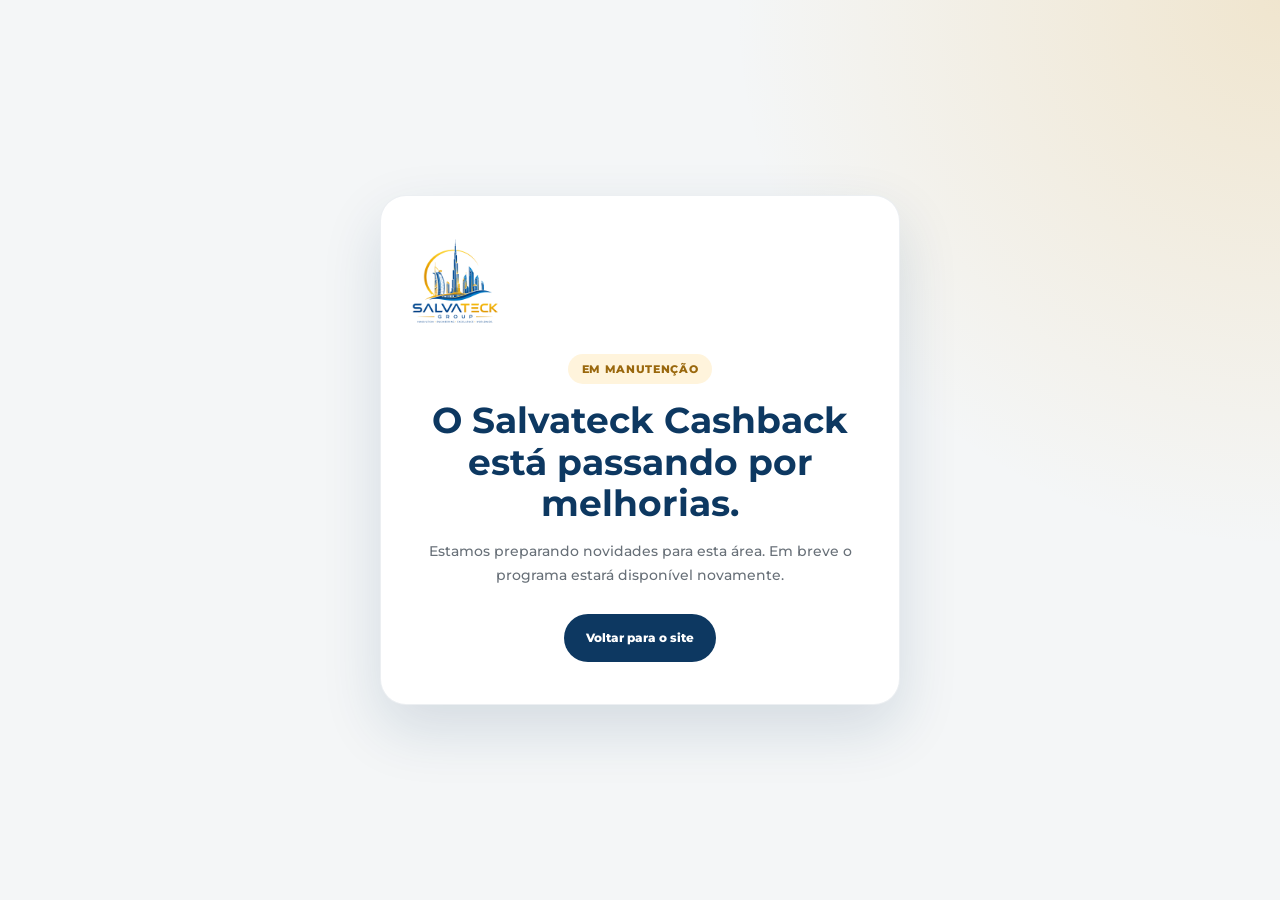
==== commit 772737ce: "chore: coloca cashback em manutencao" ====
--- a/cashback.html
+++ b/cashback.html
@@ -23,6 +23,7 @@
   <meta name="description" content="Conheça o Salvateck Cashback, programa em que o condomínio acumula créditos para utilizar em futuras manutenções e melhorias." />
 
   <meta name="theme-color" content="#0D3861" />
+  <meta name="robots" content="noindex, nofollow" />
 
   <title>
     Salvateck Cashback | Manutenção que gera benefícios
@@ -39,7 +40,145 @@
   <link rel="stylesheet" href="css/cashback.css" />
 </head>
 
-<body>
+<body class="cashback-is-maintenance">
+
+  <style>
+    .cashback-is-maintenance {
+      overflow: hidden;
+    }
+
+    .cashback-is-maintenance>.cashback-header,
+    .cashback-is-maintenance>.cashback,
+    .cashback-is-maintenance>.cashback-whatsapp-float {
+      display: none !important;
+    }
+
+    .cashback-maintenance {
+      position: fixed;
+      inset: 0;
+      z-index: 99999;
+
+      display: grid;
+      place-items: center;
+
+      padding: 24px;
+
+      font-family: "Montserrat", sans-serif;
+
+      background:
+        radial-gradient(circle at top right,
+          rgba(221, 154, 23, 0.18),
+          transparent 35%),
+        #f4f6f7;
+    }
+
+    .cashback-maintenance__card {
+      width: min(100%, 520px);
+
+      padding: 42px 28px;
+
+      text-align: center;
+
+      background: #ffffff;
+
+      border: 1px solid rgba(13, 56, 97, 0.08);
+      border-radius: 26px;
+
+      box-shadow:
+        0 24px 60px rgba(13, 56, 97, 0.14);
+    }
+
+    .cashback-maintenance__logo {
+      width: 92px;
+      height: auto;
+
+      margin-bottom: 24px;
+    }
+
+    .cashback-maintenance__badge {
+      display: inline-flex;
+
+      margin-bottom: 16px;
+      padding: 8px 14px;
+
+      font-size: 0.7rem;
+      font-weight: 800;
+      text-transform: uppercase;
+      letter-spacing: 0.06em;
+
+      color: #9a680d;
+      background: #fff4dc;
+
+      border-radius: 999px;
+    }
+
+    .cashback-maintenance h1 {
+      margin: 0 0 14px;
+
+      font-size: clamp(1.7rem, 5vw, 2.25rem);
+      line-height: 1.15;
+
+      color: #0d3861;
+    }
+
+    .cashback-maintenance p {
+      margin: 0;
+
+      font-size: 0.9rem;
+      font-weight: 500;
+      line-height: 1.7;
+
+      color: #687078;
+    }
+
+    .cashback-maintenance a {
+      min-height: 48px;
+
+      display: inline-flex;
+      align-items: center;
+      justify-content: center;
+
+      margin-top: 26px;
+      padding: 0 22px;
+
+      font-size: 0.78rem;
+      font-weight: 800;
+
+      text-decoration: none;
+
+      color: #ffffff;
+      background: #0d3861;
+
+      border-radius: 999px;
+    }
+  </style>
+
+  <section class="cashback-maintenance">
+
+    <div class="cashback-maintenance__card">
+
+      <img src="assets/logo.salvateck.png" alt="Salvateck Group" class="cashback-maintenance__logo" />
+
+      <span class="cashback-maintenance__badge">
+        Em manutenção
+      </span>
+
+      <h1>
+        O Salvateck Cashback está passando por melhorias.
+      </h1>
+
+      <p>
+        Estamos preparando novidades para esta área.
+        Em breve o programa estará disponível novamente.
+      </p>
+
+      <a href="index.html">
+        Voltar para o site
+      </a>
+
+    </div>
+
+  </section>
 
   <!-- =====================================================
        CABEÇALHO
@@ -121,7 +260,7 @@
           Leve o Salvateck Cashback para o seu condomínio
         </strong>
 
-        <a href="https://wa.me/554499343808?text=Olá%2C%20gostaria%20de%20saber%20mais%20sobre%20o%20Salvateck%20Cashback." class="cashback-cta__button" target="_blank" rel="noopener noreferrer" data-cashback-whatsapp>
+        <a href="https://wa.me/554499343808?text=Ol%C3%A1%21%20%F0%9F%91%8B%20Quero%20levar%20o%20Salvateck%20Cashback%20para%20o%20meu%20condom%C3%ADnio%21%20%F0%9F%8F%A2%F0%9F%92%B0%0A%0AComo%20fa%C3%A7o%20para%20aderir%20ao%20programa%3F" class="cashback-cta__button" target="_blank" rel="noopener noreferrer" data-cashback-whatsapp>
 
           <svg viewBox="0 0 24 24" aria-hidden="true">
             <path d="M20.5 11.5a8.5 8.5 0 0 1-12.6 7.4L3 20l1.2-4.7A8.5 8.5 0 1 1 20.5 11.5Z"></path>
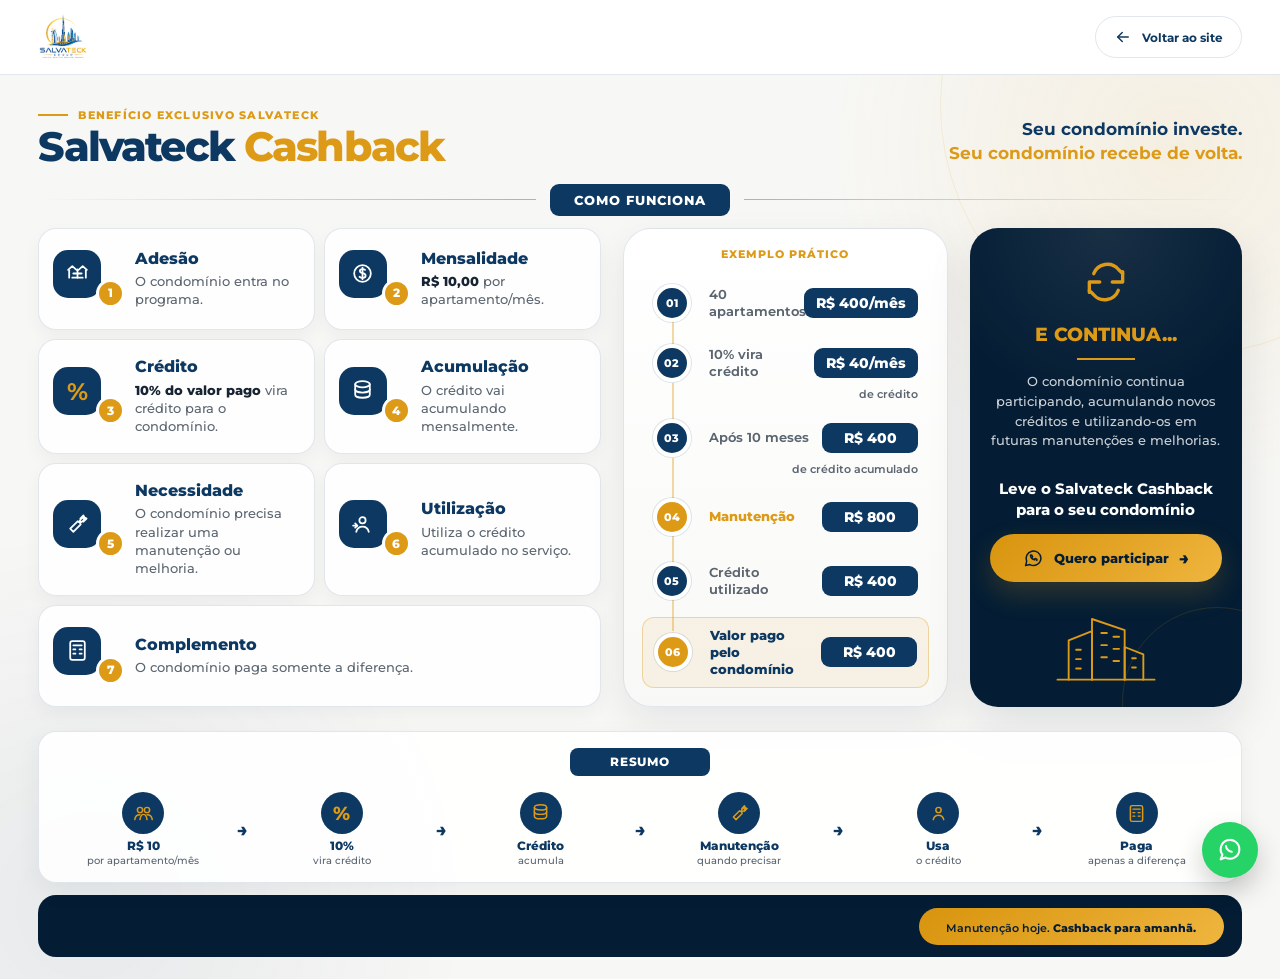
==== commit 8fe1f58f: "feat: libera pagina oficial do Salvateck Cashback" ====
--- a/cashback.html
+++ b/cashback.html
@@ -22,8 +22,28 @@
 
   <meta name="description" content="Conheça o Salvateck Cashback, programa em que o condomínio acumula créditos para utilizar em futuras manutenções e melhorias." />
 
+  <meta name="robots" content="index, follow" />
+
+  <link rel="canonical" href="https://salvateckgroup.com.br/cashback.html" />
+
   <meta name="theme-color" content="#0D3861" />
-  <meta name="robots" content="noindex, nofollow" />
+
+  <!-- Open Graph -->
+  <meta property="og:type" content="website" />
+  <meta property="og:site_name" content="Salvateck Group" />
+  <meta property="og:locale" content="pt_BR" />
+  <meta property="og:url" content="https://salvateckgroup.com.br/cashback.html" />
+  <meta property="og:title" content="Salvateck Cashback | Manutenção que gera benefícios" />
+  <meta property="og:description" content="Acumule créditos em manutenções e utilize em futuras melhorias para o condomínio." />
+  <meta property="og:image" content="https://salvateckgroup.com.br/assets/images/compartilhamento-salvateck.png" />
+  <meta property="og:image:type" content="image/png" />
+  <meta property="og:image:alt" content="Salvateck Cashback - manutenção que gera benefícios" />
+
+  <!-- Compartilhamento em X / Twitter -->
+  <meta name="twitter:card" content="summary_large_image" />
+  <meta name="twitter:title" content="Salvateck Cashback | Manutenção que gera benefícios" />
+  <meta name="twitter:description" content="Acumule créditos em manutenções e utilize em futuras melhorias para o condomínio." />
+  <meta name="twitter:image" content="https://salvateckgroup.com.br/assets/images/compartilhamento-salvateck.png" />
 
   <title>
     Salvateck Cashback | Manutenção que gera benefícios
@@ -35,150 +55,13 @@
 
   <link href="https://fonts.googleapis.com/css2?family=Montserrat:wght@400;500;600;700;800&display=swap" rel="stylesheet" />
 
-  <link rel="icon" type="image/png" href="assets/logo.salvateck.png" />
+  <link rel="icon" type="image/png" href="assets/images/favicon-salvateck-32.png" />
+  <link rel="apple-touch-icon" href="assets/images/apple-touch-icon-salvateck.png" />
 
   <link rel="stylesheet" href="css/cashback.css" />
 </head>
 
-<body class="cashback-is-maintenance">
-
-  <style>
-    .cashback-is-maintenance {
-      overflow: hidden;
-    }
-
-    .cashback-is-maintenance>.cashback-header,
-    .cashback-is-maintenance>.cashback,
-    .cashback-is-maintenance>.cashback-whatsapp-float {
-      display: none !important;
-    }
-
-    .cashback-maintenance {
-      position: fixed;
-      inset: 0;
-      z-index: 99999;
-
-      display: grid;
-      place-items: center;
-
-      padding: 24px;
-
-      font-family: "Montserrat", sans-serif;
-
-      background:
-        radial-gradient(circle at top right,
-          rgba(221, 154, 23, 0.18),
-          transparent 35%),
-        #f4f6f7;
-    }
-
-    .cashback-maintenance__card {
-      width: min(100%, 520px);
-
-      padding: 42px 28px;
-
-      text-align: center;
-
-      background: #ffffff;
-
-      border: 1px solid rgba(13, 56, 97, 0.08);
-      border-radius: 26px;
-
-      box-shadow:
-        0 24px 60px rgba(13, 56, 97, 0.14);
-    }
-
-    .cashback-maintenance__logo {
-      width: 92px;
-      height: auto;
-
-      margin-bottom: 24px;
-    }
-
-    .cashback-maintenance__badge {
-      display: inline-flex;
-
-      margin-bottom: 16px;
-      padding: 8px 14px;
-
-      font-size: 0.7rem;
-      font-weight: 800;
-      text-transform: uppercase;
-      letter-spacing: 0.06em;
-
-      color: #9a680d;
-      background: #fff4dc;
-
-      border-radius: 999px;
-    }
-
-    .cashback-maintenance h1 {
-      margin: 0 0 14px;
-
-      font-size: clamp(1.7rem, 5vw, 2.25rem);
-      line-height: 1.15;
-
-      color: #0d3861;
-    }
-
-    .cashback-maintenance p {
-      margin: 0;
-
-      font-size: 0.9rem;
-      font-weight: 500;
-      line-height: 1.7;
-
-      color: #687078;
-    }
-
-    .cashback-maintenance a {
-      min-height: 48px;
-
-      display: inline-flex;
-      align-items: center;
-      justify-content: center;
-
-      margin-top: 26px;
-      padding: 0 22px;
-
-      font-size: 0.78rem;
-      font-weight: 800;
-
-      text-decoration: none;
-
-      color: #ffffff;
-      background: #0d3861;
-
-      border-radius: 999px;
-    }
-  </style>
-
-  <section class="cashback-maintenance">
-
-    <div class="cashback-maintenance__card">
-
-      <img src="assets/logo.salvateck.png" alt="Salvateck Group" class="cashback-maintenance__logo" />
-
-      <span class="cashback-maintenance__badge">
-        Em manutenção
-      </span>
-
-      <h1>
-        O Salvateck Cashback está passando por melhorias.
-      </h1>
-
-      <p>
-        Estamos preparando novidades para esta área.
-        Em breve o programa estará disponível novamente.
-      </p>
-
-      <a href="index.html">
-        Voltar para o site
-      </a>
-
-    </div>
-
-  </section>
+<body>
 
   <!-- =====================================================
        CABEÇALHO
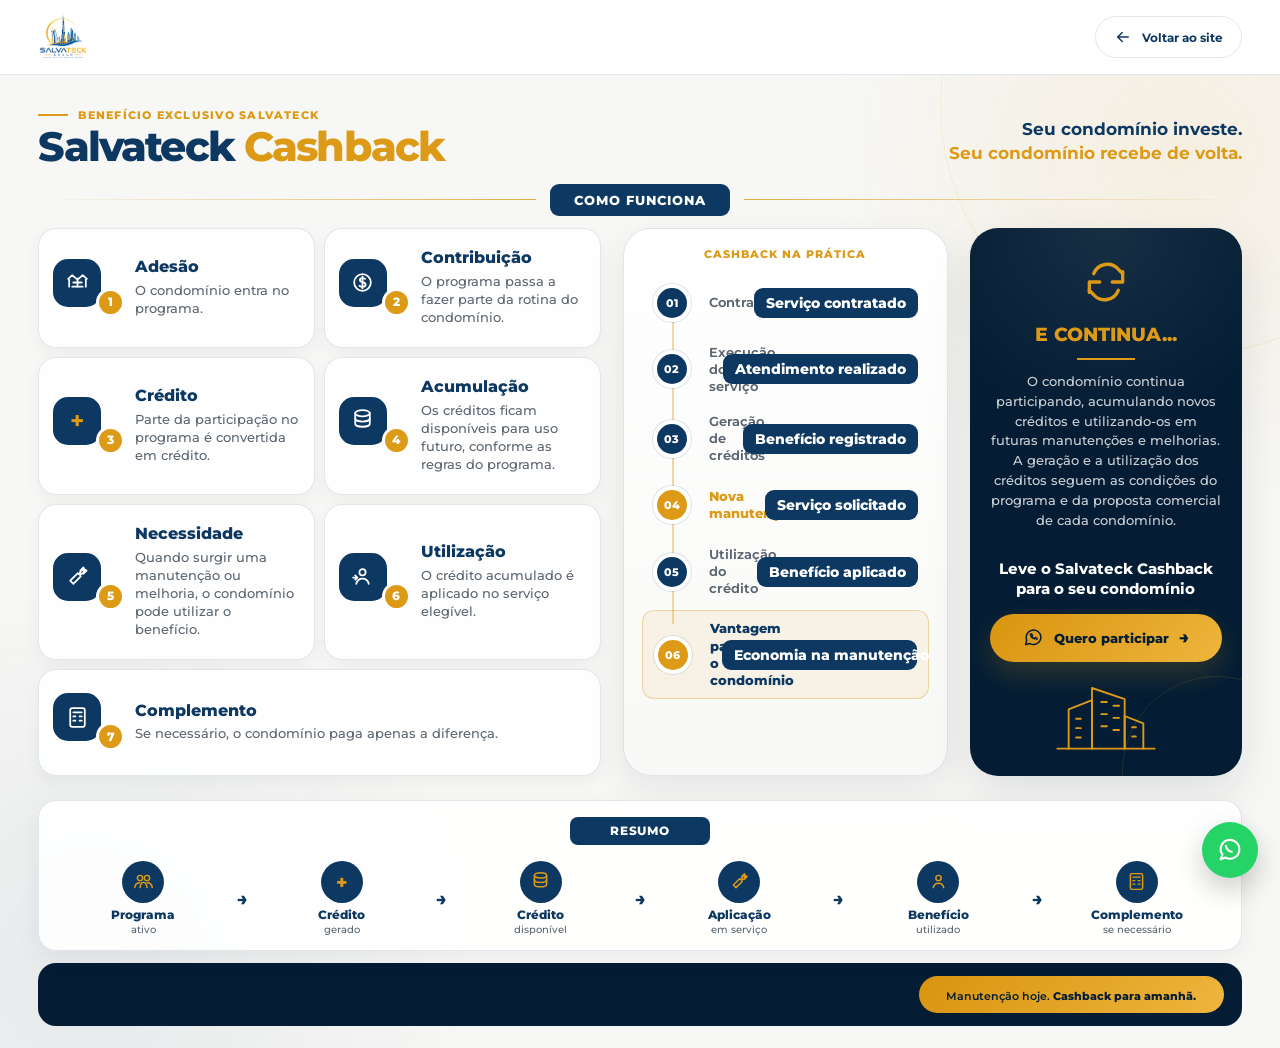
==== commit c3e074f1: "content: remove valores e percentuais do Cashback preservando layout" ====
--- a/cashback.html
+++ b/cashback.html
@@ -22,28 +22,9 @@
 
   <meta name="description" content="Conheça o Salvateck Cashback, programa em que o condomínio acumula créditos para utilizar em futuras manutenções e melhorias." />
 
+  <meta name="theme-color" content="#0D3861" />
   <meta name="robots" content="index, follow" />
-
   <link rel="canonical" href="https://salvateckgroup.com.br/cashback.html" />
-
-  <meta name="theme-color" content="#0D3861" />
-
-  <!-- Open Graph -->
-  <meta property="og:type" content="website" />
-  <meta property="og:site_name" content="Salvateck Group" />
-  <meta property="og:locale" content="pt_BR" />
-  <meta property="og:url" content="https://salvateckgroup.com.br/cashback.html" />
-  <meta property="og:title" content="Salvateck Cashback | Manutenção que gera benefícios" />
-  <meta property="og:description" content="Acumule créditos em manutenções e utilize em futuras melhorias para o condomínio." />
-  <meta property="og:image" content="https://salvateckgroup.com.br/assets/images/compartilhamento-salvateck.png" />
-  <meta property="og:image:type" content="image/png" />
-  <meta property="og:image:alt" content="Salvateck Cashback - manutenção que gera benefícios" />
-
-  <!-- Compartilhamento em X / Twitter -->
-  <meta name="twitter:card" content="summary_large_image" />
-  <meta name="twitter:title" content="Salvateck Cashback | Manutenção que gera benefícios" />
-  <meta name="twitter:description" content="Acumule créditos em manutenções e utilize em futuras melhorias para o condomínio." />
-  <meta name="twitter:image" content="https://salvateckgroup.com.br/assets/images/compartilhamento-salvateck.png" />
 
   <title>
     Salvateck Cashback | Manutenção que gera benefícios
@@ -55,8 +36,7 @@
 
   <link href="https://fonts.googleapis.com/css2?family=Montserrat:wght@400;500;600;700;800&display=swap" rel="stylesheet" />
 
-  <link rel="icon" type="image/png" href="assets/images/favicon-salvateck-32.png" />
-  <link rel="apple-touch-icon" href="assets/images/apple-touch-icon-salvateck.png" />
+  <link rel="icon" type="image/png" href="assets/logo.salvateck.png" />
 
   <link rel="stylesheet" href="css/cashback.css" />
 </head>
@@ -257,14 +237,11 @@
               <div class="cashback-step__content">
 
                 <h3>
-                  Mensalidade
+                  Contribuição
                 </h3>
 
                 <p>
-                  <strong>
-                    R$ 10,00
-                  </strong>
-                  por apartamento/mês.
+                  O programa passa a fazer parte da rotina do condomínio.
                 </p>
 
               </div>
@@ -278,7 +255,7 @@
               <div class="cashback-step__rail">
 
                 <span class="cashback-step__icon cashback-step__icon--text">
-                  %
+                  +
                 </span>
 
                 <span class="cashback-step__number">
@@ -294,10 +271,7 @@
                 </h3>
 
                 <p>
-                  <strong>
-                    10% do valor pago
-                  </strong>
-                  vira crédito para o condomínio.
+                  Parte da participação no programa é convertida em crédito.
                 </p>
 
               </div>
@@ -335,7 +309,7 @@
                 </h3>
 
                 <p>
-                  O crédito vai acumulando mensalmente.
+                  Os créditos ficam disponíveis para uso futuro, conforme as regras do programa.
                 </p>
 
               </div>
@@ -369,7 +343,7 @@
                 </h3>
 
                 <p>
-                  O condomínio precisa realizar uma manutenção ou melhoria.
+                  Quando surgir uma manutenção ou melhoria, o condomínio pode utilizar o benefício.
                 </p>
 
               </div>
@@ -408,7 +382,7 @@
                 </h3>
 
                 <p>
-                  Utiliza o crédito acumulado no serviço.
+                  O crédito acumulado é aplicado no serviço elegível.
                 </p>
 
               </div>
@@ -448,7 +422,7 @@
                 </h3>
 
                 <p>
-                  O condomínio paga somente a diferença.
+                  Se necessário, o condomínio paga apenas a diferença.
                 </p>
 
               </div>
@@ -464,7 +438,7 @@
           <div class="cashback-example">
 
             <span class="cashback-example__eyebrow">
-              Exemplo prático
+              Cashback na prática
             </span>
 
             <div class="cashback-example__list">
@@ -472,11 +446,11 @@
               <div class="cashback-example__item">
 
                 <span>
-                  40 apartamentos
+                  Contratação
                 </span>
 
                 <strong>
-                  R$ 400/mês
+                  Serviço contratado
                 </strong>
 
               </div>
@@ -488,16 +462,12 @@
               <div class="cashback-example__item">
 
                 <span>
-                  10% vira crédito
+                  Execução do serviço
                 </span>
 
                 <strong>
-                  R$ 40/mês
+                  Atendimento realizado
                 </strong>
-
-                <small>
-                  de crédito
-                </small>
 
               </div>
 
@@ -508,16 +478,12 @@
               <div class="cashback-example__item">
 
                 <span>
-                  Após 10 meses
+                  Geração de créditos
                 </span>
 
                 <strong>
-                  R$ 400
+                  Benefício registrado
                 </strong>
-
-                <small>
-                  de crédito acumulado
-                </small>
 
               </div>
 
@@ -528,11 +494,11 @@
               <div class="cashback-example__item cashback-example__item--service">
 
                 <span>
-                  Manutenção
+                  Nova manutenção
                 </span>
 
                 <strong>
-                  R$ 800
+                  Serviço solicitado
                 </strong>
 
               </div>
@@ -544,11 +510,11 @@
               <div class="cashback-example__item">
 
                 <span>
-                  Crédito utilizado
+                  Utilização do crédito
                 </span>
 
                 <strong>
-                  R$ 400
+                  Benefício aplicado
                 </strong>
 
               </div>
@@ -560,11 +526,11 @@
               <div class="cashback-example__item cashback-example__item--result">
 
                 <span>
-                  Valor pago pelo condomínio
+                  Vantagem para o condomínio
                 </span>
 
                 <strong>
-                  R$ 400
+                  Economia na manutenção
                 </strong>
 
               </div>
@@ -601,7 +567,9 @@
 
             <p>
               O condomínio continua participando, acumulando novos créditos e
-              utilizando-os em futuras manutenções e melhorias.
+              utilizando-os em futuras manutenções e melhorias. A geração e a
+              utilização dos créditos seguem as condições do programa e da proposta
+              comercial de cada condomínio.
             </p>
 
             <div class="cashback-cta cashback-cta--desktop">
@@ -683,11 +651,11 @@
             </span>
 
             <strong>
-              R$ 10
+              Programa
             </strong>
 
             <span>
-              por apartamento/mês
+              ativo
             </span>
 
           </div>
@@ -699,15 +667,15 @@
           <div class="cashback-summary__item">
 
             <span class="cashback-summary__icon cashback-summary__icon--text">
-              %
+              +
             </span>
 
             <strong>
-              10%
+              Crédito
             </strong>
 
             <span>
-              vira crédito
+              gerado
             </span>
 
           </div>
@@ -735,7 +703,7 @@
             </strong>
 
             <span>
-              acumula
+              disponível
             </span>
 
           </div>
@@ -755,11 +723,11 @@
             </span>
 
             <strong>
-              Manutenção
+              Aplicação
             </strong>
 
             <span>
-              quando precisar
+              em serviço
             </span>
 
           </div>
@@ -780,11 +748,11 @@
             </span>
 
             <strong>
-              Usa
+              Benefício
             </strong>
 
             <span>
-              o crédito
+              utilizado
             </span>
 
           </div>
@@ -807,11 +775,11 @@
             </span>
 
             <strong>
-              Paga
+              Complemento
             </strong>
 
             <span>
-              apenas a diferença
+              se necessário
             </span>
 
           </div>
